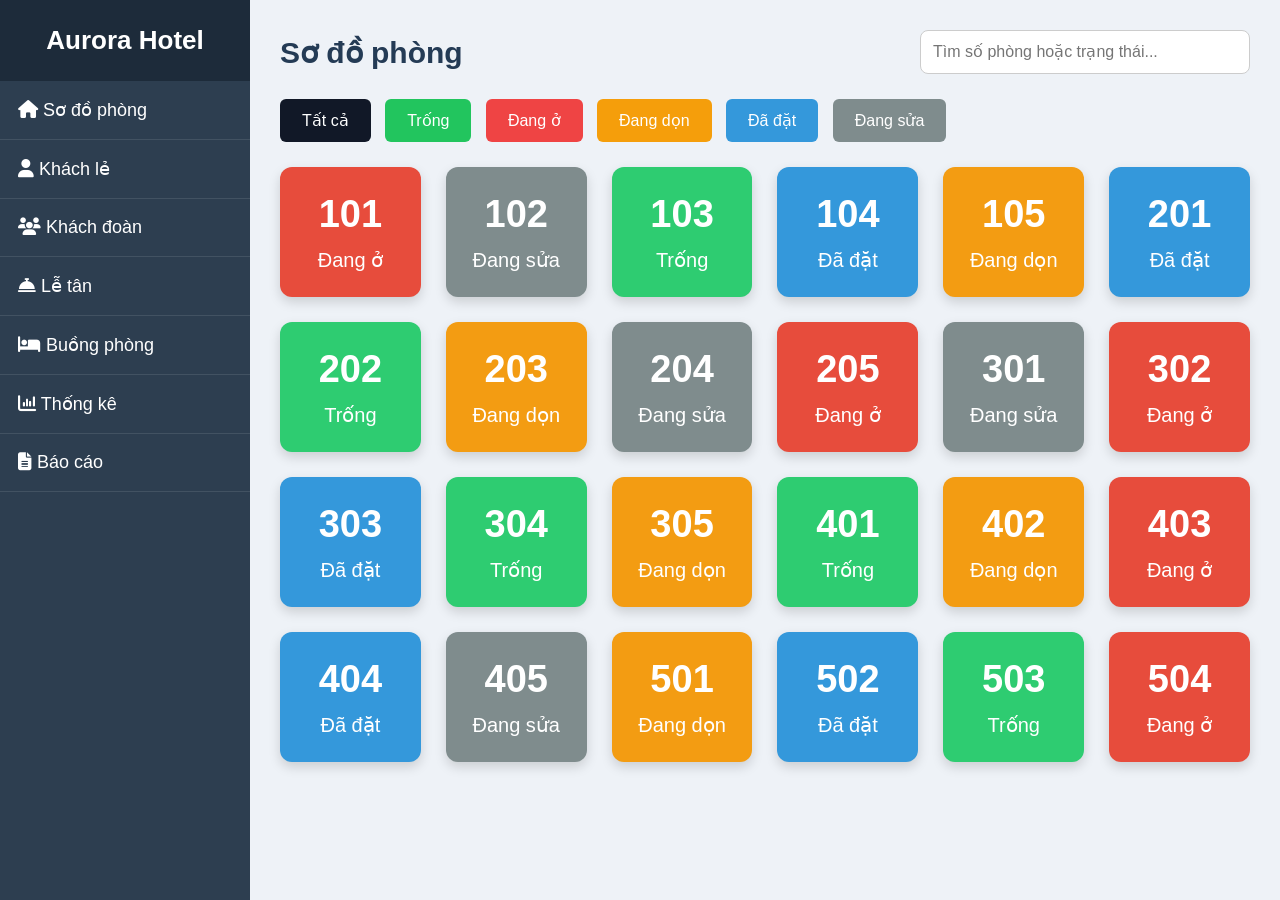
==== index.html @ 168edf87 "Create Aurora Hotel management system" ====
<!DOCTYPE html>
<html lang="vi">
<head>
    <meta charset="UTF-8">
    <meta name="viewport" content="width=device-width, initial-scale=1.0">
    <title>Aurora Hotel - Quản lý khách sạn</title>

    <link rel="stylesheet" href="css/trangindex.css">
    <link rel="stylesheet"
        href="https://cdnjs.cloudflare.com/ajax/libs/font-awesome/6.6.0/css/all.min.css">
</head>

<body>

    <!-- Sidebar -->
    <aside class="sidebar">
        <h2>Aurora Hotel</h2>

        <ul>
            <li><a href="index.html"><i class="fa-solid fa-house"></i> Sơ đồ phòng</a></li>
            <li><a href="html/khach-le.html"><i class="fa-solid fa-user"></i> Khách lẻ</a></li>
            <li><a href="html/khach-doan.html"><i class="fa-solid fa-users"></i> Khách đoàn</a></li>
            <li><a href="html/le-tan.html"><i class="fa-solid fa-bell-concierge"></i> Lễ tân</a></li>
            <li><a href="html/buong-phong.html"><i class="fa-solid fa-bed"></i> Buồng phòng</a></li>
            <li><a href="html/thong-ke.html"><i class="fa-solid fa-chart-column"></i> Thống kê</a></li>
            <li><a href="html/bao-cao.html"><i class="fa-solid fa-file-lines"></i> Báo cáo</a></li>
        </ul>
    </aside>

    <!-- Nội dung -->
    <main>

        <header>
            <h2>Sơ đồ phòng</h2>

           <input
                 type="text"
                 id="searchRoom"
                 placeholder="Tìm số phòng hoặc trạng thái...">
        </header>

        <!-- Bộ lọc -->
        <section class="trang-thai">

         <button class="all active" data-status="all">Tất cả</button>

                <button class="green" data-status="empty">
                    Trống
                </button>

                <button class="red" data-status="using">
                    Đang ở
                </button>

                <button class="orange" data-status="cleaning">
                    Đang dọn
                </button>

                <button class="blue" data-status="booked">
                    Đã đặt
                </button>

                <button class="grey" data-status="repair">
                    Đang sửa
                </button>

        </section>
<!-- Danh sách phòng -->
<section class="rooms">

    <div class="room using" data-floor="1">
        <h3>101</h3>
        <p>Đang ở</p>
    </div>

    <div class="room repair" data-floor="1">
        <h3>102</h3>
        <p>Đang sửa</p>
    </div>

    <div class="room empty" data-floor="1">
        <h3>103</h3>
        <p>Trống</p>
    </div>

    <div class="room booked" data-floor="1">
        <h3>104</h3>
        <p>Đã đặt</p>
    </div>

    <div class="room cleaning" data-floor="1">
        <h3>105</h3>
        <p>Đang dọn</p>
    </div>

    <div class="room booked" data-floor="2">
        <h3>201</h3>
        <p>Đã đặt</p>
    </div>

    <div class="room empty" data-floor="2">
        <h3>202</h3>
        <p>Trống</p>
    </div>

    <div class="room cleaning" data-floor="2">
        <h3>203</h3>
        <p>Đang dọn</p>
    </div>

    <div class="room repair" data-floor="2">
        <h3>204</h3>
        <p>Đang sửa</p>
    </div>

    <div class="room using" data-floor="2">
        <h3>205</h3>
        <p>Đang ở</p>
    </div>

    <div class="room repair" data-floor="3">
        <h3>301</h3>
        <p>Đang sửa</p>
    </div>

    <div class="room using" data-floor="3">
        <h3>302</h3>
        <p>Đang ở</p>
    </div>

    <div class="room booked" data-floor="3">
        <h3>303</h3>
        <p>Đã đặt</p>
    </div>

    <div class="room empty" data-floor="3">
        <h3>304</h3>
        <p>Trống</p>
    </div>

    <div class="room cleaning" data-floor="3">
        <h3>305</h3>
        <p>Đang dọn</p>
    </div>

    <div class="room empty" data-floor="4">
        <h3>401</h3>
        <p>Trống</p>
    </div>

    <div class="room cleaning" data-floor="4">
        <h3>402</h3>
        <p>Đang dọn</p>
    </div>

    <div class="room using" data-floor="4">
        <h3>403</h3>
        <p>Đang ở</p>
    </div>

    <div class="room booked" data-floor="4">
        <h3>404</h3>
        <p>Đã đặt</p>
    </div>

    <div class="room repair" data-floor="4">
        <h3>405</h3>
        <p>Đang sửa</p>
    </div>

    <div class="room cleaning" data-floor="5">
        <h3>501</h3>
        <p>Đang dọn</p>
    </div>

    <div class="room booked" data-floor="5">
        <h3>502</h3>
        <p>Đã đặt</p>
    </div>

    <div class="room empty" data-floor="5">
        <h3>503</h3>
        <p>Trống</p>
    </div>

    <div class="room using" data-floor="5">
        <h3>504</h3>
        <p>Đang ở</p>
    </div>

</section>

    </main>

    <script src="js/script.js"></script>

</body>
</html>
---- css/trangindex.css ----
/* RESET */
*{
    margin:0;
    padding:0;
    box-sizing:border-box;
    font-family:Arial, Helvetica, sans-serif;
}

body{
    display:flex;
    background:#eef2f7;
}


/* SIDEBAR */

.sidebar{
    width:250px;
    min-height:100vh;
    background:#2d3e50;
    color:white;
}

.sidebar h2{
    text-align:center;
    padding:25px 10px;
    background:#1d2b3a;
    font-size:26px;
}

.sidebar ul{
    list-style:none;
}

.sidebar ul li{
    border-bottom:1px solid rgba(255,255,255,.1);
}

.sidebar ul li a{
    display:block;
    padding:18px;
    color:white;
    text-decoration:none;
    font-size:18px;
}

.sidebar ul li a:hover{
    background:#3498db;
}



/* MAIN */

main{
    flex:1;
    padding:30px;
}


/* HEADER */

header{
    display:flex;
    justify-content:space-between;
    align-items:center;
    margin-bottom:25px;
}

header h2{
    color:#243b55;
    font-size:30px;
}

header input{
    width:330px;
    padding:12px;
    border-radius:8px;
    border:1px solid #ccc;
    font-size:16px;
}



/* BUTTON */

.trang-thai{
    margin-bottom:25px;
}

.trang-thai button{
    padding:12px 22px;
    border:none;
    border-radius:6px;
    color:white;
    font-size:16px;
    cursor:pointer;
    margin-right:10px;
    transition:.3s;
}

.trang-thai button:hover{
    transform:translateY(-3px);
}


.all{
    background:#111827;
}

.green{
    background:#22c55e;
}

.red{
    background:#ef4444;
}

.orange{
    background:#f59e0b;
}

.blue{
    background:#3498db;
}

.grey{
    background:#7f8c8d;
}



/* DANH SÁCH PHÒNG */

.rooms{

    display:grid;

    grid-template-columns:
    repeat(6,1fr);

    gap:25px;

}



/* Ô PHÒNG */

.room{

    height:130px;

    border-radius:12px;

    color:white;

    display:flex;

    flex-direction:column;

    justify-content:center;

    align-items:center;

    text-align:center;

    cursor:pointer;

    box-shadow:
    0 5px 12px rgba(0,0,0,.15);

    transition:.3s;

}


.room:hover{

    transform:translateY(-5px);

}



/* SỐ PHÒNG */

.room h3{

    font-size:38px;

    margin-bottom:12px;

}



/* TRẠNG THÁI */

.room p{

    font-size:20px;

}



/* MÀU PHÒNG */


.empty{
    background:#2ecc71;
}


.booked{
    background:#3498db;
}


.using{
    background:#e74c3c;
}


.cleaning{
    background:#f39c12;
}


.repair{
    background:#7f8c8d;
}



/* RESPONSIVE */

@media(max-width:1200px){

    .rooms{
        grid-template-columns:repeat(4,1fr);
    }

}


@media(max-width:800px){

    body{
        flex-direction:column;
    }


    .sidebar{
        width:100%;
    }


    .rooms{
        grid-template-columns:repeat(2,1fr);
    }

}
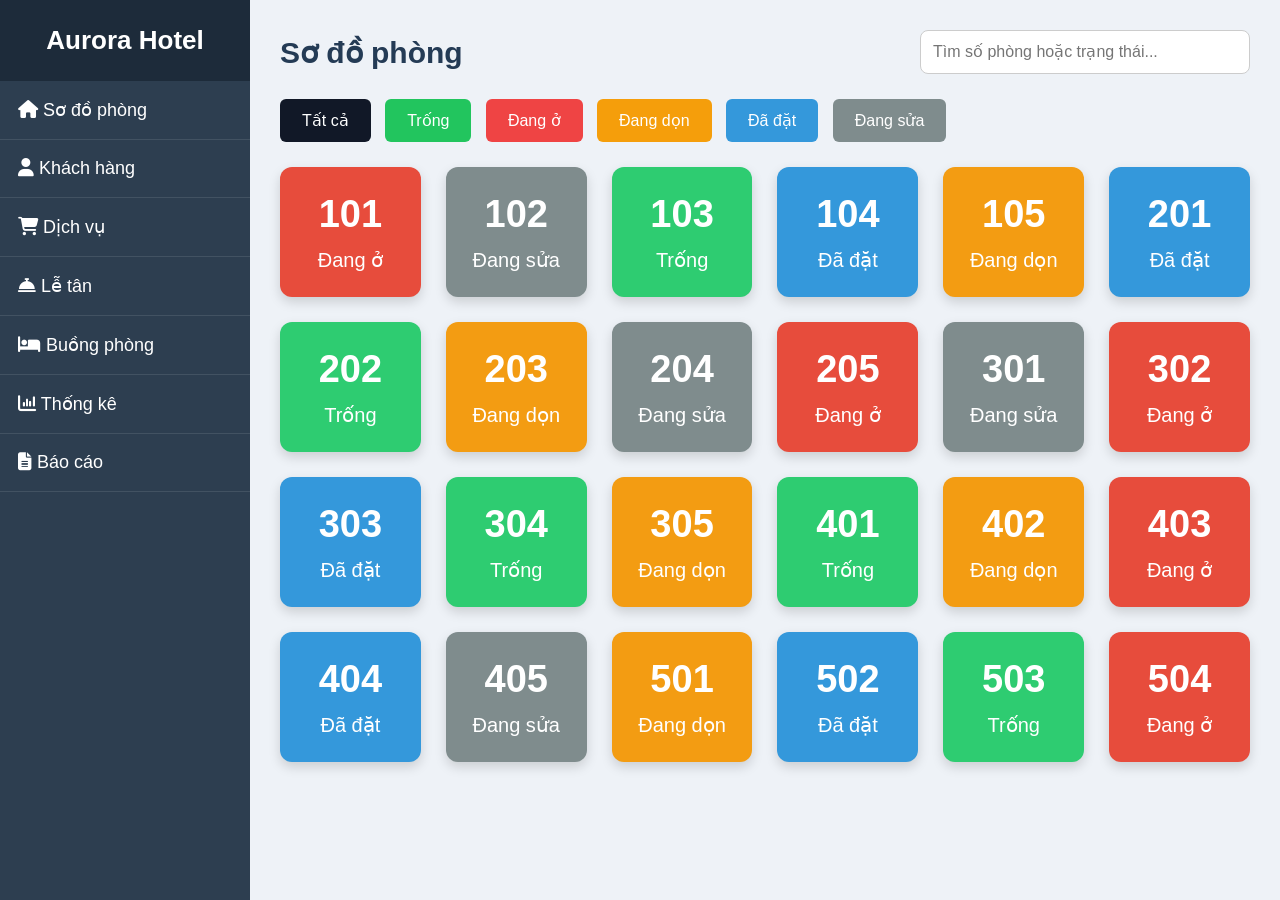
==== commit 62166e02: "update" ====
--- a/index.html
+++ b/index.html
@@ -18,8 +18,8 @@
 
         <ul>
             <li><a href="index.html"><i class="fa-solid fa-house"></i> Sơ đồ phòng</a></li>
-            <li><a href="html/khach-le.html"><i class="fa-solid fa-user"></i> Khách lẻ</a></li>
-            <li><a href="html/khach-doan.html"><i class="fa-solid fa-users"></i> Khách đoàn</a></li>
+            <li><a href="html/khach-hang.html"><i class="fa-solid fa-user"></i> Khách hàng</a></li>
+            <li><a href="html/dich-vu.html"><i class="fa-solid fa-cart-shopping"></i> Dịch vụ</a></li>
             <li><a href="html/le-tan.html"><i class="fa-solid fa-bell-concierge"></i> Lễ tân</a></li>
             <li><a href="html/buong-phong.html"><i class="fa-solid fa-bed"></i> Buồng phòng</a></li>
             <li><a href="html/thong-ke.html"><i class="fa-solid fa-chart-column"></i> Thống kê</a></li>
@@ -192,6 +192,7 @@
 
     </main>
 
+    <script src="js/data.js"></script>
     <script src="js/script.js"></script>
 
 </body>
--- a/css/trangindex.css
+++ b/css/trangindex.css
@@ -261,4 +261,98 @@
         grid-template-columns:repeat(2,1fr);
     }
 
+}
+
+/* =========================
+   HIỆU ỨNG VÀO TRANG
+   ========================= */
+
+
+main{
+
+    animation: hienTrang 0.5s ease;
+
+}
+
+
+
+.sidebar{
+
+    animation: hienSidebar 0.5s ease;
+
+}
+
+
+
+@keyframes hienTrang{
+
+    from{
+
+        opacity:0;
+
+        transform:translateX(30px);
+
+    }
+
+
+    to{
+
+        opacity:1;
+
+        transform:translateX(0);
+
+    }
+
+}
+
+
+
+@keyframes hienSidebar{
+
+    from{
+
+        opacity:0;
+
+        transform:translateX(-50px);
+
+    }
+
+
+    to{
+
+        opacity:1;
+
+        transform:translateX(0);
+
+    }
+
+}
+
+
+
+/* Hiệu ứng ô phòng */
+
+.room{
+
+    animation: phongHien 0.4s ease backwards;
+
+}
+
+@keyframes phongHien{
+
+    from{
+
+        opacity:0;
+
+        transform:scale(.8);
+
+    }
+    to{
+
+        opacity:1;
+
+        transform:scale(1);
+
+    }
+
 }
